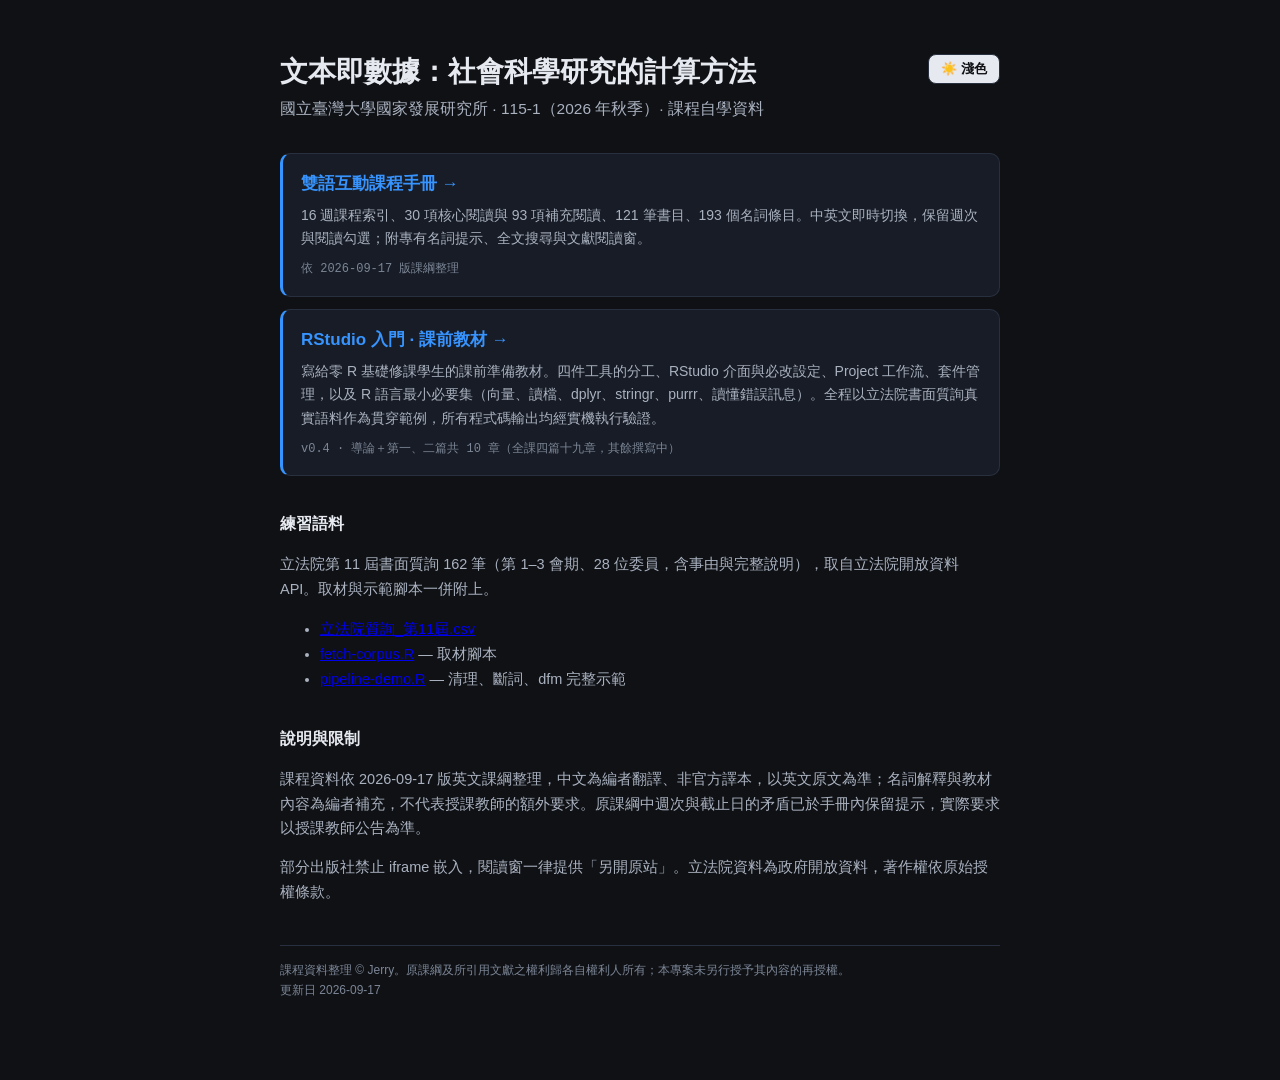
==== index.html @ 065725bf "課程手冊更新為 2026-09-17 新版課綱 - 依新版英文課綱重建 16 週內容：停課週、核心閱讀改為每週 3 篇、課後 Lab 不計分 - 評分改為摘要 10%、期中研究設計 20%、參與 20" ====
<!DOCTYPE html>
<html lang="zh-Hant" data-theme="dark">
<head>
<meta charset="utf-8">
<meta name="viewport" content="width=device-width,initial-scale=1">
<title>文本即數據 · 課程資料</title>
<style>
  :root{--bg:#0f1115;--surface:#171c26;--text:#e6e9ef;--text-dim:#aab2c0;--text-faint:#7c8696;
    --border:#28303f;--accent:#3794ff;}
  html[data-theme="light"]{--bg:#f5f6f8;--surface:#ffffff;--text:#1b2430;--text-dim:#4a5566;
    --text-faint:#7c8696;--border:#dce0e8;--accent:#0a66c2;}
  *{box-sizing:border-box;}
  body{margin:0;background:var(--bg);color:var(--text);line-height:1.7;font-size:16px;
    font-family:-apple-system,BlinkMacSystemFont,"Segoe UI","PingFang TC","Microsoft JhengHei",sans-serif;
    -webkit-font-smoothing:antialiased;}
  .wrap{max-width:760px;margin:0 auto;padding:54px 20px 80px;}
  .top{display:flex;align-items:flex-start;gap:12px;margin-bottom:6px;}
  h1{font-size:28px;margin:0;line-height:1.3;}
  .themebtn{margin-left:auto;flex:0 0 auto;border:1px solid var(--border);border-radius:8px;
    padding:5px 12px;cursor:pointer;font-size:13px;font-weight:600;background:var(--text);color:var(--bg);}
  .sub{color:var(--text-dim);margin:4px 0 30px;font-size:15.5px;}
  a.card{display:block;text-decoration:none;color:inherit;background:var(--surface);
    border:1px solid var(--border);border-left:3px solid var(--accent);border-radius:10px;
    padding:16px 18px;margin:12px 0;}
  a.card:hover{border-color:var(--accent);}
  a.card .t{font-size:17px;font-weight:700;color:var(--accent);}
  a.card .d{font-size:14px;color:var(--text-dim);margin-top:5px;}
  a.card .m{font-size:12px;color:var(--text-faint);margin-top:8px;font-family:ui-monospace,monospace;}
  h2{font-size:16px;margin:34px 0 8px;}
  p,li{font-size:14.5px;color:var(--text-dim);}
  code{background:var(--bg);border:1px solid var(--border);padding:1px 5px;border-radius:4px;font-size:13px;}
  footer{margin-top:40px;padding-top:14px;border-top:1px solid var(--border);
    font-size:12px;color:var(--text-faint);}
</style>
</head>
<body>
<div class="wrap">
  <div class="top">
    <h1>文本即數據：社會科學研究的計算方法</h1>
    <button class="themebtn" id="themeBtn">☀️ 淺色</button>
  </div>
  <p class="sub">國立臺灣大學國家發展研究所 · 115-1（2026 年秋季）· 課程自學資料</p>

  <a class="card" href="text-as-data-course.html">
    <div class="t">雙語互動課程手冊 →</div>
    <div class="d">16 週課程索引、30 項核心閱讀與 93 項補充閱讀、121 筆書目、193 個名詞條目。中英文即時切換，保留週次與閱讀勾選；附專有名詞提示、全文搜尋與文獻閱讀窗。</div>
    <div class="m">依 2026-09-17 版課綱整理</div>
  </a>

  <a class="card" href="rstudio-intro.html">
    <div class="t">RStudio 入門 · 課前教材 →</div>
    <div class="d">寫給零 R 基礎修課學生的課前準備教材。四件工具的分工、RStudio 介面與必改設定、Project 工作流、套件管理，以及 R 語言最小必要集（向量、讀檔、dplyr、stringr、purrr、讀懂錯誤訊息）。全程以立法院書面質詢真實語料作為貫穿範例，所有程式碼輸出均經實機執行驗證。</div>
    <div class="m">v0.4 · 導論＋第一、二篇共 10 章（全課四篇十九章，其餘撰寫中）</div>
  </a>

  <h2>練習語料</h2>
  <p>立法院第 11 屆書面質詢 162 筆（第 1–3 會期、28 位委員，含事由與完整說明），取自立法院開放資料 API。取材與示範腳本一併附上。</p>
  <ul>
    <li><a href="data/%E7%AB%8B%E6%B3%95%E9%99%A2%E8%B3%AA%E8%A9%A2_%E7%AC%AC11%E5%B1%86.csv">立法院質詢_第11屆.csv</a></li>
    <li><a href="data/fetch-corpus.R">fetch-corpus.R</a> — 取材腳本</li>
    <li><a href="data/pipeline-demo.R">pipeline-demo.R</a> — 清理、斷詞、dfm 完整示範</li>
  </ul>

  <h2>說明與限制</h2>
  <p>課程資料依 2026-09-17 版英文課綱整理，中文為編者翻譯、非官方譯本，以英文原文為準；名詞解釋與教材內容為編者補充，不代表授課教師的額外要求。原課綱中週次與截止日的矛盾已於手冊內保留提示，實際要求以授課教師公告為準。</p>
  <p>部分出版社禁止 iframe 嵌入，閱讀窗一律提供「另開原站」。立法院資料為政府開放資料，著作權依原始授權條款。</p>

  <footer>
    課程資料整理 © Jerry。原課綱及所引用文獻之權利歸各自權利人所有；本專案未另行授予其內容的再授權。<br>
    更新日 2026-09-17
  </footer>
</div>
<script>
  var root=document.documentElement,btn=document.getElementById('themeBtn');
  function setTheme(t){root.setAttribute('data-theme',t);btn.textContent=(t==='dark'?'☀️ 淺色':'🌙 深色');}
  btn.addEventListener('click',function(){setTheme(root.getAttribute('data-theme')==='dark'?'light':'dark');});
  setTheme('dark');
</script>
</body>
</html>
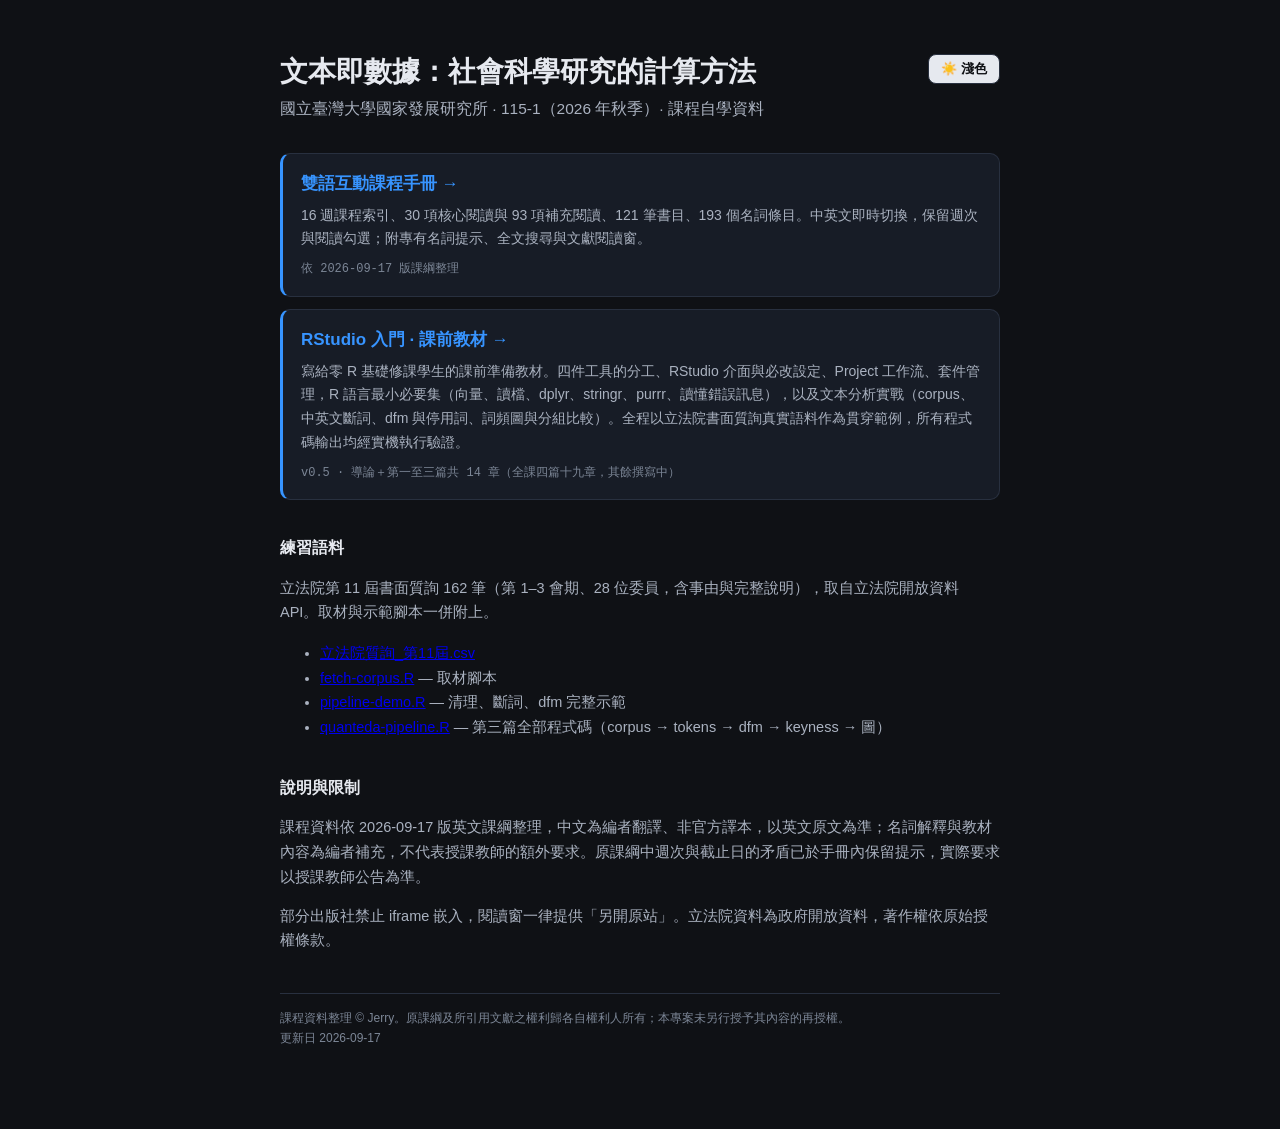
==== commit ae762947: "新增第三篇：文本分析第一次實戰（ch11–ch14） - ch11 從 CSV 到 corpus（三層結構、docvars） - ch12 斷詞：實測對照 quanteda 內建 ICU 與 jieb" ====
--- a/index.html
+++ b/index.html
@@ -49,8 +49,8 @@
 
   <a class="card" href="rstudio-intro.html">
     <div class="t">RStudio 入門 · 課前教材 →</div>
-    <div class="d">寫給零 R 基礎修課學生的課前準備教材。四件工具的分工、RStudio 介面與必改設定、Project 工作流、套件管理，以及 R 語言最小必要集（向量、讀檔、dplyr、stringr、purrr、讀懂錯誤訊息）。全程以立法院書面質詢真實語料作為貫穿範例，所有程式碼輸出均經實機執行驗證。</div>
-    <div class="m">v0.4 · 導論＋第一、二篇共 10 章（全課四篇十九章，其餘撰寫中）</div>
+    <div class="d">寫給零 R 基礎修課學生的課前準備教材。四件工具的分工、RStudio 介面與必改設定、Project 工作流、套件管理，R 語言最小必要集（向量、讀檔、dplyr、stringr、purrr、讀懂錯誤訊息），以及文本分析實戰（corpus、中英文斷詞、dfm 與停用詞、詞頻圖與分組比較）。全程以立法院書面質詢真實語料作為貫穿範例，所有程式碼輸出均經實機執行驗證。</div>
+    <div class="m">v0.5 · 導論＋第一至三篇共 14 章（全課四篇十九章，其餘撰寫中）</div>
   </a>
 
   <h2>練習語料</h2>
@@ -59,6 +59,7 @@
     <li><a href="data/%E7%AB%8B%E6%B3%95%E9%99%A2%E8%B3%AA%E8%A9%A2_%E7%AC%AC11%E5%B1%86.csv">立法院質詢_第11屆.csv</a></li>
     <li><a href="data/fetch-corpus.R">fetch-corpus.R</a> — 取材腳本</li>
     <li><a href="data/pipeline-demo.R">pipeline-demo.R</a> — 清理、斷詞、dfm 完整示範</li>
+    <li><a href="data/quanteda-pipeline.R">quanteda-pipeline.R</a> — 第三篇全部程式碼（corpus → tokens → dfm → keyness → 圖）</li>
   </ul>
 
   <h2>說明與限制</h2>
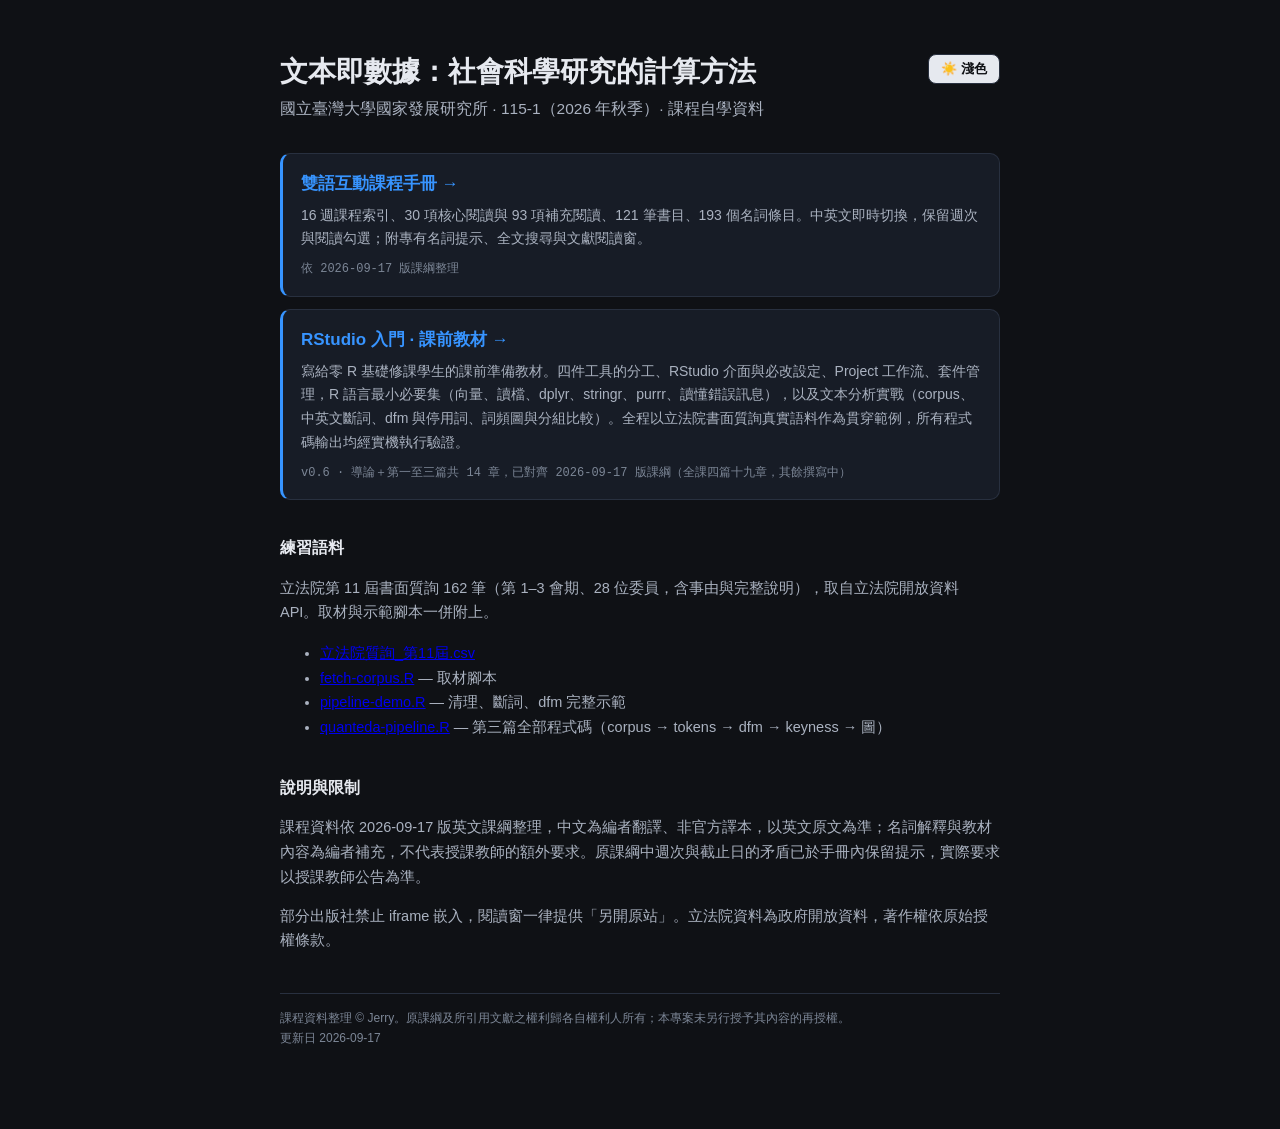
==== commit 2fbfcb98: "教材全面對齊 2026-09-17 新版課綱 逐條比對新舊課綱後修正 40 處，主要差異： - 課後 Lab 改為不計分的自主練習（原：六份取最佳三份佔 20%） - 繳交管道由 GitHub Cla" ====
--- a/index.html
+++ b/index.html
@@ -50,7 +50,7 @@
   <a class="card" href="rstudio-intro.html">
     <div class="t">RStudio 入門 · 課前教材 →</div>
     <div class="d">寫給零 R 基礎修課學生的課前準備教材。四件工具的分工、RStudio 介面與必改設定、Project 工作流、套件管理，R 語言最小必要集（向量、讀檔、dplyr、stringr、purrr、讀懂錯誤訊息），以及文本分析實戰（corpus、中英文斷詞、dfm 與停用詞、詞頻圖與分組比較）。全程以立法院書面質詢真實語料作為貫穿範例，所有程式碼輸出均經實機執行驗證。</div>
-    <div class="m">v0.5 · 導論＋第一至三篇共 14 章（全課四篇十九章，其餘撰寫中）</div>
+    <div class="m">v0.6 · 導論＋第一至三篇共 14 章，已對齊 2026-09-17 版課綱（全課四篇十九章，其餘撰寫中）</div>
   </a>
 
   <h2>練習語料</h2>
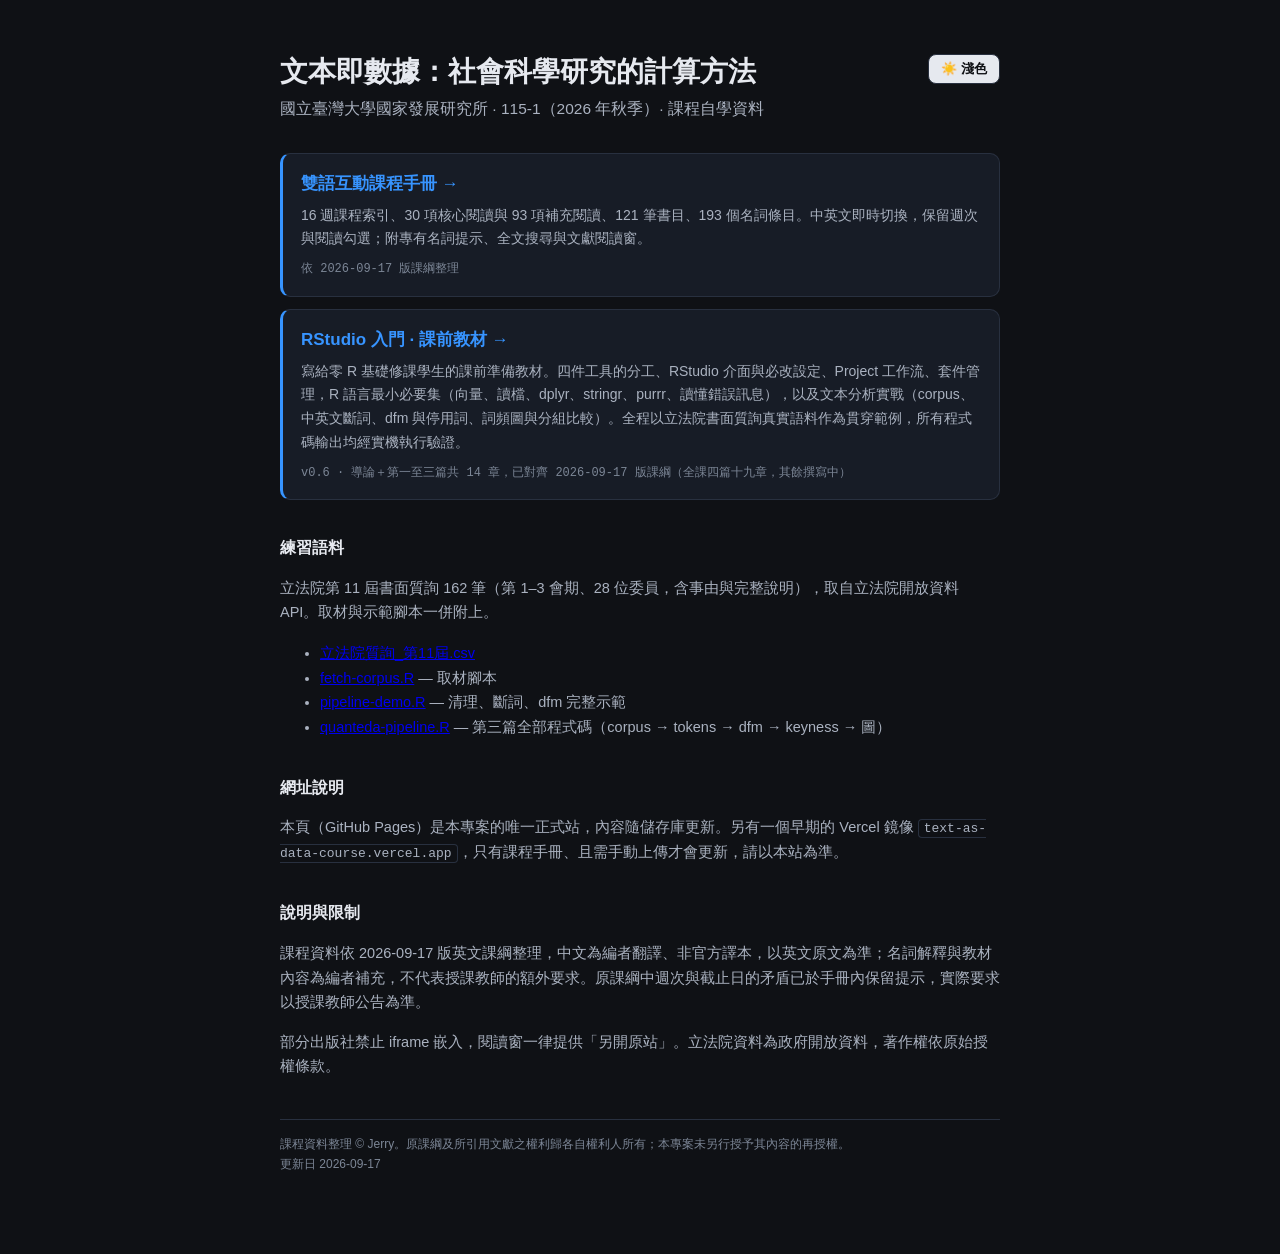
==== commit 2d2de416: "明確標示 GitHub Pages 為唯一正式站 - README 與首頁說明 Vercel 僅為手動上傳的課程手冊鏡像，未連接本儲存庫 - 補充：推送不會同步至 Vercel，內容一律以 GitHu" ====
--- a/index.html
+++ b/index.html
@@ -62,6 +62,9 @@
     <li><a href="data/quanteda-pipeline.R">quanteda-pipeline.R</a> — 第三篇全部程式碼（corpus → tokens → dfm → keyness → 圖）</li>
   </ul>
 
+  <h2>網址說明</h2>
+  <p>本頁（GitHub Pages）是本專案的唯一正式站，內容隨儲存庫更新。另有一個早期的 Vercel 鏡像 <code>text-as-data-course.vercel.app</code>，只有課程手冊、且需手動上傳才會更新，請以本站為準。</p>
+
   <h2>說明與限制</h2>
   <p>課程資料依 2026-09-17 版英文課綱整理，中文為編者翻譯、非官方譯本，以英文原文為準；名詞解釋與教材內容為編者補充，不代表授課教師的額外要求。原課綱中週次與截止日的矛盾已於手冊內保留提示，實際要求以授課教師公告為準。</p>
   <p>部分出版社禁止 iframe 嵌入，閱讀窗一律提供「另開原站」。立法院資料為政府開放資料，著作權依原始授權條款。</p>
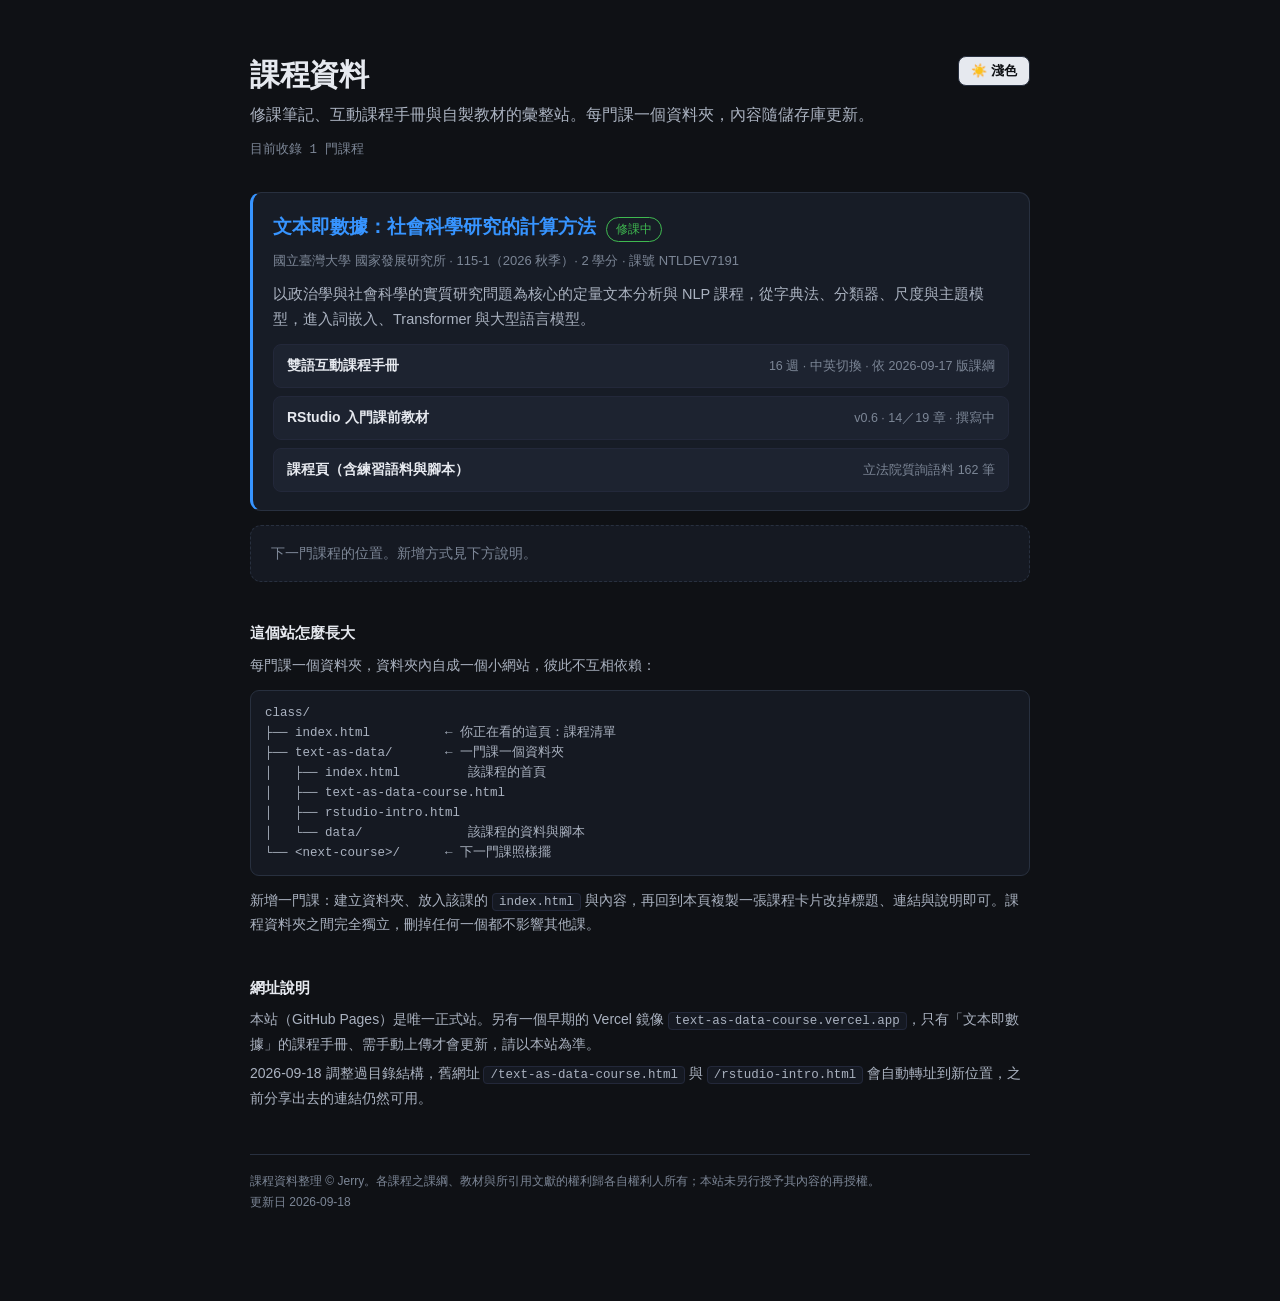
==== commit 8518a61b: "改為多課程結構：根首頁列出課程，各課獨立資料夾 - 新增根目錄 index.html 作為課程清單首頁（卡片式，附新增課程的說明與目錄結構圖） - 既有內容整體移入 text-as-data/（git" ====
--- a/index.html
+++ b/index.html
@@ -3,75 +3,119 @@
 <head>
 <meta charset="utf-8">
 <meta name="viewport" content="width=device-width,initial-scale=1">
-<title>文本即數據 · 課程資料</title>
+<title>課程資料 · class</title>
+<meta name="description" content="修課筆記、互動課程手冊與自製教材的彙整站。">
 <style>
-  :root{--bg:#0f1115;--surface:#171c26;--text:#e6e9ef;--text-dim:#aab2c0;--text-faint:#7c8696;
-    --border:#28303f;--accent:#3794ff;}
-  html[data-theme="light"]{--bg:#f5f6f8;--surface:#ffffff;--text:#1b2430;--text-dim:#4a5566;
-    --text-faint:#7c8696;--border:#dce0e8;--accent:#0a66c2;}
+  :root{--bg:#0f1115;--bg-elev:#151922;--surface:#171c26;--surface-2:#1d2330;
+    --text:#e6e9ef;--text-dim:#aab2c0;--text-faint:#7c8696;--border:#28303f;--border-soft:#23283a;
+    --accent:#3794ff;--ok:#3fb950;--warn:#d29922;}
+  html[data-theme="light"]{--bg:#f5f6f8;--bg-elev:#eceef2;--surface:#ffffff;--surface-2:#f3f5f8;
+    --text:#1b2430;--text-dim:#4a5566;--text-faint:#7c8696;--border:#dce0e8;--border-soft:#e6e9ef;
+    --accent:#0a66c2;--ok:#1a7f37;--warn:#9a6700;}
   *{box-sizing:border-box;}
   body{margin:0;background:var(--bg);color:var(--text);line-height:1.7;font-size:16px;
     font-family:-apple-system,BlinkMacSystemFont,"Segoe UI","PingFang TC","Microsoft JhengHei",sans-serif;
     -webkit-font-smoothing:antialiased;}
-  .wrap{max-width:760px;margin:0 auto;padding:54px 20px 80px;}
-  .top{display:flex;align-items:flex-start;gap:12px;margin-bottom:6px;}
-  h1{font-size:28px;margin:0;line-height:1.3;}
+  .wrap{max-width:820px;margin:0 auto;padding:56px 20px 90px;}
+  .top{display:flex;align-items:flex-start;gap:12px;}
+  h1{font-size:30px;margin:0;line-height:1.25;letter-spacing:-.01em;}
   .themebtn{margin-left:auto;flex:0 0 auto;border:1px solid var(--border);border-radius:8px;
     padding:5px 12px;cursor:pointer;font-size:13px;font-weight:600;background:var(--text);color:var(--bg);}
-  .sub{color:var(--text-dim);margin:4px 0 30px;font-size:15.5px;}
-  a.card{display:block;text-decoration:none;color:inherit;background:var(--surface);
-    border:1px solid var(--border);border-left:3px solid var(--accent);border-radius:10px;
-    padding:16px 18px;margin:12px 0;}
-  a.card:hover{border-color:var(--accent);}
-  a.card .t{font-size:17px;font-weight:700;color:var(--accent);}
-  a.card .d{font-size:14px;color:var(--text-dim);margin-top:5px;}
-  a.card .m{font-size:12px;color:var(--text-faint);margin-top:8px;font-family:ui-monospace,monospace;}
-  h2{font-size:16px;margin:34px 0 8px;}
-  p,li{font-size:14.5px;color:var(--text-dim);}
-  code{background:var(--bg);border:1px solid var(--border);padding:1px 5px;border-radius:4px;font-size:13px;}
-  footer{margin-top:40px;padding-top:14px;border-top:1px solid var(--border);
+  .sub{color:var(--text-dim);margin:8px 0 6px;font-size:15.5px;}
+  .count{color:var(--text-faint);font-size:12.5px;font-family:ui-monospace,monospace;margin-bottom:30px;}
+
+  .course{background:var(--surface);border:1px solid var(--border);border-left:3px solid var(--accent);
+    border-radius:11px;padding:18px 20px;margin:14px 0;}
+  .course .hd{display:flex;align-items:baseline;gap:10px;flex-wrap:wrap;}
+  .course h2{font-size:19px;margin:0;}
+  .course h2 a{color:var(--accent);text-decoration:none;}
+  .course h2 a:hover{text-decoration:underline;}
+  .badge{font-size:11.5px;font-family:ui-monospace,monospace;border:1px solid var(--border);
+    border-radius:20px;padding:2px 9px;color:var(--text-faint);}
+  .badge.live{color:var(--ok);border-color:var(--ok);}
+  .badge.wip{color:var(--warn);border-color:var(--warn);}
+  .meta{font-size:13px;color:var(--text-faint);margin:7px 0 10px;}
+  .desc{font-size:14.5px;color:var(--text-dim);margin:0 0 13px;}
+  .items{display:grid;gap:8px;}
+  .items a{display:flex;align-items:baseline;gap:9px;text-decoration:none;color:var(--text);
+    background:var(--surface-2);border:1px solid var(--border-soft);border-radius:8px;
+    padding:9px 13px;font-size:14px;}
+  .items a:hover{border-color:var(--accent);}
+  .items a .n{font-weight:600;}
+  .items a .d{color:var(--text-faint);font-size:12.5px;margin-left:auto;text-align:right;}
+
+  .empty{border:1px dashed var(--border);border-radius:11px;padding:16px 20px;margin:14px 0;
+    color:var(--text-faint);font-size:14px;background:var(--bg-elev);}
+  h3{font-size:15px;margin:38px 0 8px;}
+  p.note{font-size:14px;color:var(--text-dim);margin:6px 0;}
+  code{background:var(--bg-elev);border:1px solid var(--border-soft);padding:1px 6px;
+    border-radius:4px;font-size:12.5px;font-family:ui-monospace,monospace;}
+  pre{background:var(--bg-elev);border:1px solid var(--border);border-radius:9px;padding:12px 14px;
+    overflow-x:auto;font-size:12.5px;line-height:1.6;color:var(--text-dim);
+    font-family:ui-monospace,monospace;}
+  footer{margin-top:44px;padding-top:16px;border-top:1px solid var(--border);
     font-size:12px;color:var(--text-faint);}
+  @media(max-width:560px){
+    .wrap{padding:34px 16px 70px;} h1{font-size:24px;}
+    .items a{flex-wrap:wrap;} .items a .d{margin-left:0;width:100%;text-align:left;}
+  }
 </style>
 </head>
 <body>
 <div class="wrap">
   <div class="top">
-    <h1>文本即數據：社會科學研究的計算方法</h1>
+    <h1>課程資料</h1>
     <button class="themebtn" id="themeBtn">☀️ 淺色</button>
   </div>
-  <p class="sub">國立臺灣大學國家發展研究所 · 115-1（2026 年秋季）· 課程自學資料</p>
+  <p class="sub">修課筆記、互動課程手冊與自製教材的彙整站。每門課一個資料夾，內容隨儲存庫更新。</p>
+  <p class="count">目前收錄 1 門課程</p>
 
-  <a class="card" href="text-as-data-course.html">
-    <div class="t">雙語互動課程手冊 →</div>
-    <div class="d">16 週課程索引、30 項核心閱讀與 93 項補充閱讀、121 筆書目、193 個名詞條目。中英文即時切換，保留週次與閱讀勾選；附專有名詞提示、全文搜尋與文獻閱讀窗。</div>
-    <div class="m">依 2026-09-17 版課綱整理</div>
-  </a>
+  <!-- ===== 課程卡片：新增課程時複製這一整段 ===== -->
+  <div class="course">
+    <div class="hd">
+      <h2><a href="text-as-data/">文本即數據：社會科學研究的計算方法</a></h2>
+      <span class="badge live">修課中</span>
+    </div>
+    <div class="meta">國立臺灣大學 國家發展研究所 · 115-1（2026 秋季）· 2 學分 · 課號 NTLDEV7191</div>
+    <p class="desc">以政治學與社會科學的實質研究問題為核心的定量文本分析與 NLP 課程，從字典法、分類器、尺度與主題模型，進入詞嵌入、Transformer 與大型語言模型。</p>
+    <div class="items">
+      <a href="text-as-data/text-as-data-course.html">
+        <span class="n">雙語互動課程手冊</span>
+        <span class="d">16 週 · 中英切換 · 依 2026-09-17 版課綱</span>
+      </a>
+      <a href="text-as-data/rstudio-intro.html">
+        <span class="n">RStudio 入門課前教材</span>
+        <span class="d">v0.6 · 14／19 章 · 撰寫中</span>
+      </a>
+      <a href="text-as-data/">
+        <span class="n">課程頁（含練習語料與腳本）</span>
+        <span class="d">立法院質詢語料 162 筆</span>
+      </a>
+    </div>
+  </div>
+  <!-- ===== /課程卡片 ===== -->
 
-  <a class="card" href="rstudio-intro.html">
-    <div class="t">RStudio 入門 · 課前教材 →</div>
-    <div class="d">寫給零 R 基礎修課學生的課前準備教材。四件工具的分工、RStudio 介面與必改設定、Project 工作流、套件管理，R 語言最小必要集（向量、讀檔、dplyr、stringr、purrr、讀懂錯誤訊息），以及文本分析實戰（corpus、中英文斷詞、dfm 與停用詞、詞頻圖與分組比較）。全程以立法院書面質詢真實語料作為貫穿範例，所有程式碼輸出均經實機執行驗證。</div>
-    <div class="m">v0.6 · 導論＋第一至三篇共 14 章，已對齊 2026-09-17 版課綱（全課四篇十九章，其餘撰寫中）</div>
-  </a>
+  <div class="empty">下一門課程的位置。新增方式見下方說明。</div>
 
-  <h2>練習語料</h2>
-  <p>立法院第 11 屆書面質詢 162 筆（第 1–3 會期、28 位委員，含事由與完整說明），取自立法院開放資料 API。取材與示範腳本一併附上。</p>
-  <ul>
-    <li><a href="data/%E7%AB%8B%E6%B3%95%E9%99%A2%E8%B3%AA%E8%A9%A2_%E7%AC%AC11%E5%B1%86.csv">立法院質詢_第11屆.csv</a></li>
-    <li><a href="data/fetch-corpus.R">fetch-corpus.R</a> — 取材腳本</li>
-    <li><a href="data/pipeline-demo.R">pipeline-demo.R</a> — 清理、斷詞、dfm 完整示範</li>
-    <li><a href="data/quanteda-pipeline.R">quanteda-pipeline.R</a> — 第三篇全部程式碼（corpus → tokens → dfm → keyness → 圖）</li>
-  </ul>
+  <h3>這個站怎麼長大</h3>
+  <p class="note">每門課一個資料夾，資料夾內自成一個小網站，彼此不互相依賴：</p>
+  <pre>class/
+├── index.html          ← 你正在看的這頁：課程清單
+├── text-as-data/       ← 一門課一個資料夾
+│   ├── index.html         該課程的首頁
+│   ├── text-as-data-course.html
+│   ├── rstudio-intro.html
+│   └── data/              該課程的資料與腳本
+└── &lt;next-course&gt;/      ← 下一門課照樣擺</pre>
+  <p class="note">新增一門課：建立資料夾、放入該課的 <code>index.html</code> 與內容，再回到本頁複製一張課程卡片改掉標題、連結與說明即可。課程資料夾之間完全獨立，刪掉任何一個都不影響其他課。</p>
 
-  <h2>網址說明</h2>
-  <p>本頁（GitHub Pages）是本專案的唯一正式站，內容隨儲存庫更新。另有一個早期的 Vercel 鏡像 <code>text-as-data-course.vercel.app</code>，只有課程手冊、且需手動上傳才會更新，請以本站為準。</p>
-
-  <h2>說明與限制</h2>
-  <p>課程資料依 2026-09-17 版英文課綱整理，中文為編者翻譯、非官方譯本，以英文原文為準；名詞解釋與教材內容為編者補充，不代表授課教師的額外要求。原課綱中週次與截止日的矛盾已於手冊內保留提示，實際要求以授課教師公告為準。</p>
-  <p>部分出版社禁止 iframe 嵌入，閱讀窗一律提供「另開原站」。立法院資料為政府開放資料，著作權依原始授權條款。</p>
+  <h3>網址說明</h3>
+  <p class="note">本站（GitHub Pages）是唯一正式站。另有一個早期的 Vercel 鏡像 <code>text-as-data-course.vercel.app</code>，只有「文本即數據」的課程手冊、需手動上傳才會更新，請以本站為準。</p>
+  <p class="note">2026-09-18 調整過目錄結構，舊網址 <code>/text-as-data-course.html</code> 與 <code>/rstudio-intro.html</code> 會自動轉址到新位置，之前分享出去的連結仍然可用。</p>
 
   <footer>
-    課程資料整理 © Jerry。原課綱及所引用文獻之權利歸各自權利人所有；本專案未另行授予其內容的再授權。<br>
-    更新日 2026-09-17
+    課程資料整理 © Jerry。各課程之課綱、教材與所引用文獻的權利歸各自權利人所有；本站未另行授予其內容的再授權。<br>
+    更新日 2026-09-18
   </footer>
 </div>
 <script>
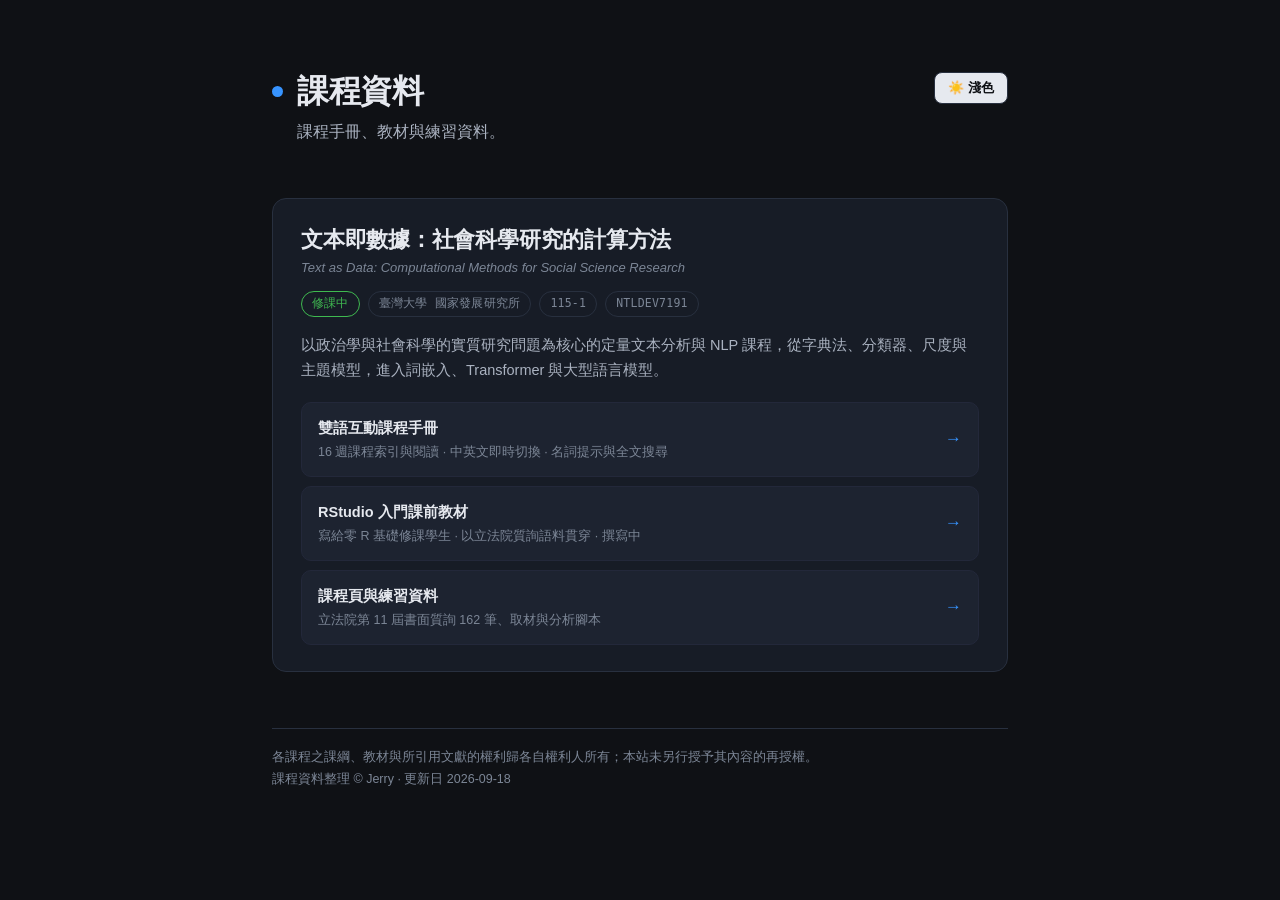
==== commit 366c5476: "首頁改版：移除管理用說明，重做對外版面 - 移除「這個站怎麼長大」與目錄結構圖、以及新增課程的操作說明（改只留在 README） - 移除轉址與 Vercel 鏡像的內部說明；課程頁的「網址說明」一併" ====
--- a/index.html
+++ b/index.html
@@ -3,119 +3,112 @@
 <head>
 <meta charset="utf-8">
 <meta name="viewport" content="width=device-width,initial-scale=1">
-<title>課程資料 · class</title>
-<meta name="description" content="修課筆記、互動課程手冊與自製教材的彙整站。">
+<title>課程資料</title>
+<meta name="description" content="課程手冊、教材與練習資料。">
 <style>
-  :root{--bg:#0f1115;--bg-elev:#151922;--surface:#171c26;--surface-2:#1d2330;
-    --text:#e6e9ef;--text-dim:#aab2c0;--text-faint:#7c8696;--border:#28303f;--border-soft:#23283a;
-    --accent:#3794ff;--ok:#3fb950;--warn:#d29922;}
-  html[data-theme="light"]{--bg:#f5f6f8;--bg-elev:#eceef2;--surface:#ffffff;--surface-2:#f3f5f8;
-    --text:#1b2430;--text-dim:#4a5566;--text-faint:#7c8696;--border:#dce0e8;--border-soft:#e6e9ef;
-    --accent:#0a66c2;--ok:#1a7f37;--warn:#9a6700;}
+  :root{--bg:#0f1115;--surface:#171c26;--surface-2:#1d2330;
+    --text:#e6e9ef;--text-dim:#aab2c0;--text-faint:#7c8696;
+    --border:#28303f;--border-soft:#23283a;--accent:#3794ff;--ok:#3fb950;}
+  html[data-theme="light"]{--bg:#f5f6f8;--surface:#ffffff;--surface-2:#f3f5f8;
+    --text:#1b2430;--text-dim:#4a5566;--text-faint:#7c8696;
+    --border:#dce0e8;--border-soft:#e9ecf1;--accent:#0a66c2;--ok:#1a7f37;}
   *{box-sizing:border-box;}
   body{margin:0;background:var(--bg);color:var(--text);line-height:1.7;font-size:16px;
     font-family:-apple-system,BlinkMacSystemFont,"Segoe UI","PingFang TC","Microsoft JhengHei",sans-serif;
     -webkit-font-smoothing:antialiased;}
-  .wrap{max-width:820px;margin:0 auto;padding:56px 20px 90px;}
-  .top{display:flex;align-items:flex-start;gap:12px;}
-  h1{font-size:30px;margin:0;line-height:1.25;letter-spacing:-.01em;}
+  .wrap{max-width:780px;margin:0 auto;padding:72px 22px 96px;}
+
+  header{display:flex;align-items:flex-start;gap:14px;margin-bottom:8px;}
+  .mark{width:11px;height:11px;border-radius:50%;background:var(--accent);margin-top:14px;flex:0 0 auto;}
+  h1{font-size:32px;margin:0;line-height:1.2;letter-spacing:-.015em;}
   .themebtn{margin-left:auto;flex:0 0 auto;border:1px solid var(--border);border-radius:8px;
-    padding:5px 12px;cursor:pointer;font-size:13px;font-weight:600;background:var(--text);color:var(--bg);}
-  .sub{color:var(--text-dim);margin:8px 0 6px;font-size:15.5px;}
-  .count{color:var(--text-faint);font-size:12.5px;font-family:ui-monospace,monospace;margin-bottom:30px;}
+    padding:6px 13px;cursor:pointer;font-size:13px;font-weight:600;
+    background:var(--text);color:var(--bg);transition:opacity .15s;}
+  .themebtn:hover{opacity:.85;}
+  .tagline{color:var(--text-dim);font-size:16px;margin:0 0 52px 25px;}
 
-  .course{background:var(--surface);border:1px solid var(--border);border-left:3px solid var(--accent);
-    border-radius:11px;padding:18px 20px;margin:14px 0;}
-  .course .hd{display:flex;align-items:baseline;gap:10px;flex-wrap:wrap;}
-  .course h2{font-size:19px;margin:0;}
-  .course h2 a{color:var(--accent);text-decoration:none;}
-  .course h2 a:hover{text-decoration:underline;}
-  .badge{font-size:11.5px;font-family:ui-monospace,monospace;border:1px solid var(--border);
-    border-radius:20px;padding:2px 9px;color:var(--text-faint);}
-  .badge.live{color:var(--ok);border-color:var(--ok);}
-  .badge.wip{color:var(--warn);border-color:var(--warn);}
-  .meta{font-size:13px;color:var(--text-faint);margin:7px 0 10px;}
-  .desc{font-size:14.5px;color:var(--text-dim);margin:0 0 13px;}
-  .items{display:grid;gap:8px;}
-  .items a{display:flex;align-items:baseline;gap:9px;text-decoration:none;color:var(--text);
-    background:var(--surface-2);border:1px solid var(--border-soft);border-radius:8px;
-    padding:9px 13px;font-size:14px;}
-  .items a:hover{border-color:var(--accent);}
-  .items a .n{font-weight:600;}
-  .items a .d{color:var(--text-faint);font-size:12.5px;margin-left:auto;text-align:right;}
+  article{background:var(--surface);border:1px solid var(--border);border-radius:14px;
+    padding:26px 28px;margin-bottom:20px;}
+  .ctitle{font-size:22px;margin:0 0 3px;line-height:1.35;letter-spacing:-.01em;}
+  .ctitle a{color:var(--text);text-decoration:none;}
+  .ctitle a:hover{color:var(--accent);}
+  .cen{font-size:13px;color:var(--text-faint);font-style:italic;margin:0 0 12px;}
+  .cmeta{display:flex;flex-wrap:wrap;align-items:center;gap:8px;margin-bottom:16px;}
+  .tag{font-size:11.5px;font-family:ui-monospace,monospace;letter-spacing:.02em;
+    border:1px solid var(--border);border-radius:20px;padding:2px 10px;color:var(--text-faint);}
+  .tag.on{color:var(--ok);border-color:var(--ok);}
+  .cdesc{font-size:14.5px;color:var(--text-dim);margin:0 0 20px;}
 
-  .empty{border:1px dashed var(--border);border-radius:11px;padding:16px 20px;margin:14px 0;
-    color:var(--text-faint);font-size:14px;background:var(--bg-elev);}
-  h3{font-size:15px;margin:38px 0 8px;}
-  p.note{font-size:14px;color:var(--text-dim);margin:6px 0;}
-  code{background:var(--bg-elev);border:1px solid var(--border-soft);padding:1px 6px;
-    border-radius:4px;font-size:12.5px;font-family:ui-monospace,monospace;}
-  pre{background:var(--bg-elev);border:1px solid var(--border);border-radius:9px;padding:12px 14px;
-    overflow-x:auto;font-size:12.5px;line-height:1.6;color:var(--text-dim);
-    font-family:ui-monospace,monospace;}
-  footer{margin-top:44px;padding-top:16px;border-top:1px solid var(--border);
-    font-size:12px;color:var(--text-faint);}
+  .res{display:grid;gap:9px;}
+  .res a{display:flex;align-items:center;gap:12px;text-decoration:none;color:var(--text);
+    background:var(--surface-2);border:1px solid var(--border-soft);border-radius:10px;
+    padding:13px 16px;transition:border-color .15s,transform .15s;}
+  .res a:hover{border-color:var(--accent);transform:translateX(2px);}
+  .res .txt{min-width:0;}
+  .res .n{font-size:14.5px;font-weight:600;display:block;}
+  .res .d{font-size:12.5px;color:var(--text-faint);display:block;margin-top:1px;}
+  .res .go{margin-left:auto;color:var(--accent);font-size:17px;flex:0 0 auto;}
+
+  footer{margin-top:56px;padding-top:18px;border-top:1px solid var(--border);
+    font-size:12.5px;color:var(--text-faint);line-height:1.75;}
+
   @media(max-width:560px){
-    .wrap{padding:34px 16px 70px;} h1{font-size:24px;}
-    .items a{flex-wrap:wrap;} .items a .d{margin-left:0;width:100%;text-align:left;}
+    .wrap{padding:44px 17px 72px;}
+    h1{font-size:25px;} .mark{margin-top:10px;}
+    .tagline{margin-left:0;font-size:15px;margin-bottom:36px;}
+    article{padding:20px 18px;border-radius:12px;}
+    .ctitle{font-size:19px;}
+    .res a{padding:12px 14px;}
   }
 </style>
 </head>
 <body>
 <div class="wrap">
-  <div class="top">
+  <header>
+    <span class="mark"></span>
     <h1>課程資料</h1>
     <button class="themebtn" id="themeBtn">☀️ 淺色</button>
-  </div>
-  <p class="sub">修課筆記、互動課程手冊與自製教材的彙整站。每門課一個資料夾，內容隨儲存庫更新。</p>
-  <p class="count">目前收錄 1 門課程</p>
+  </header>
+  <p class="tagline">課程手冊、教材與練習資料。</p>
 
-  <!-- ===== 課程卡片：新增課程時複製這一整段 ===== -->
-  <div class="course">
-    <div class="hd">
-      <h2><a href="text-as-data/">文本即數據：社會科學研究的計算方法</a></h2>
-      <span class="badge live">修課中</span>
+  <article>
+    <h2 class="ctitle"><a href="text-as-data/">文本即數據：社會科學研究的計算方法</a></h2>
+    <p class="cen">Text as Data: Computational Methods for Social Science Research</p>
+    <div class="cmeta">
+      <span class="tag on">修課中</span>
+      <span class="tag">臺灣大學 國家發展研究所</span>
+      <span class="tag">115-1</span>
+      <span class="tag">NTLDEV7191</span>
     </div>
-    <div class="meta">國立臺灣大學 國家發展研究所 · 115-1（2026 秋季）· 2 學分 · 課號 NTLDEV7191</div>
-    <p class="desc">以政治學與社會科學的實質研究問題為核心的定量文本分析與 NLP 課程，從字典法、分類器、尺度與主題模型，進入詞嵌入、Transformer 與大型語言模型。</p>
-    <div class="items">
+    <p class="cdesc">以政治學與社會科學的實質研究問題為核心的定量文本分析與 NLP 課程，從字典法、分類器、尺度與主題模型，進入詞嵌入、Transformer 與大型語言模型。</p>
+    <div class="res">
       <a href="text-as-data/text-as-data-course.html">
-        <span class="n">雙語互動課程手冊</span>
-        <span class="d">16 週 · 中英切換 · 依 2026-09-17 版課綱</span>
+        <span class="txt">
+          <span class="n">雙語互動課程手冊</span>
+          <span class="d">16 週課程索引與閱讀 · 中英文即時切換 · 名詞提示與全文搜尋</span>
+        </span>
+        <span class="go">→</span>
       </a>
       <a href="text-as-data/rstudio-intro.html">
-        <span class="n">RStudio 入門課前教材</span>
-        <span class="d">v0.6 · 14／19 章 · 撰寫中</span>
+        <span class="txt">
+          <span class="n">RStudio 入門課前教材</span>
+          <span class="d">寫給零 R 基礎修課學生 · 以立法院質詢語料貫穿 · 撰寫中</span>
+        </span>
+        <span class="go">→</span>
       </a>
       <a href="text-as-data/">
-        <span class="n">課程頁（含練習語料與腳本）</span>
-        <span class="d">立法院質詢語料 162 筆</span>
+        <span class="txt">
+          <span class="n">課程頁與練習資料</span>
+          <span class="d">立法院第 11 屆書面質詢 162 筆、取材與分析腳本</span>
+        </span>
+        <span class="go">→</span>
       </a>
     </div>
-  </div>
-  <!-- ===== /課程卡片 ===== -->
-
-  <div class="empty">下一門課程的位置。新增方式見下方說明。</div>
-
-  <h3>這個站怎麼長大</h3>
-  <p class="note">每門課一個資料夾，資料夾內自成一個小網站，彼此不互相依賴：</p>
-  <pre>class/
-├── index.html          ← 你正在看的這頁：課程清單
-├── text-as-data/       ← 一門課一個資料夾
-│   ├── index.html         該課程的首頁
-│   ├── text-as-data-course.html
-│   ├── rstudio-intro.html
-│   └── data/              該課程的資料與腳本
-└── &lt;next-course&gt;/      ← 下一門課照樣擺</pre>
-  <p class="note">新增一門課：建立資料夾、放入該課的 <code>index.html</code> 與內容，再回到本頁複製一張課程卡片改掉標題、連結與說明即可。課程資料夾之間完全獨立，刪掉任何一個都不影響其他課。</p>
-
-  <h3>網址說明</h3>
-  <p class="note">本站（GitHub Pages）是唯一正式站。另有一個早期的 Vercel 鏡像 <code>text-as-data-course.vercel.app</code>，只有「文本即數據」的課程手冊、需手動上傳才會更新，請以本站為準。</p>
-  <p class="note">2026-09-18 調整過目錄結構，舊網址 <code>/text-as-data-course.html</code> 與 <code>/rstudio-intro.html</code> 會自動轉址到新位置，之前分享出去的連結仍然可用。</p>
+  </article>
 
   <footer>
-    課程資料整理 © Jerry。各課程之課綱、教材與所引用文獻的權利歸各自權利人所有；本站未另行授予其內容的再授權。<br>
-    更新日 2026-09-18
+    各課程之課綱、教材與所引用文獻的權利歸各自權利人所有；本站未另行授予其內容的再授權。<br>
+    課程資料整理 © Jerry · 更新日 2026-09-18
   </footer>
 </div>
 <script>
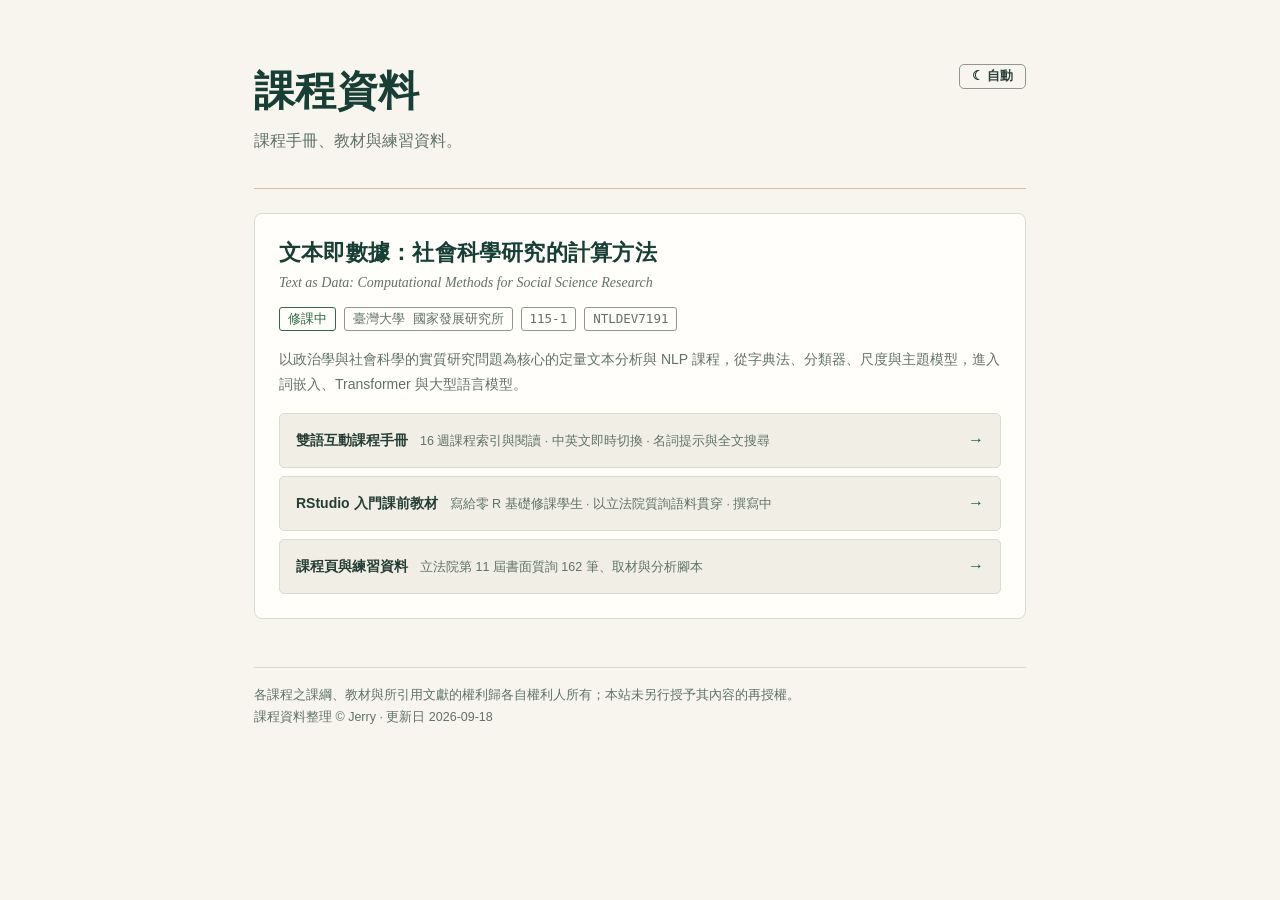
==== commit f2a0b879: "建立「紙與墨」設計系統，首頁與課程頁先行套用 以雙語課程手冊的米紙／墨綠／襯線語彙為全站標準，並補上它原本缺少的夜間版。  design/ - tokens.css：唯一真實來源，日間沿用手冊現值，夜" ====
--- a/index.html
+++ b/index.html
@@ -1,121 +1,92 @@
 <!DOCTYPE html>
-<html lang="zh-Hant" data-theme="dark">
+<html lang="zh-Hant">
 <head>
 <meta charset="utf-8">
 <meta name="viewport" content="width=device-width,initial-scale=1">
 <title>課程資料</title>
 <meta name="description" content="課程手冊、教材與練習資料。">
+<script>(function(){try{var t=localStorage.getItem('class-theme');
+if(t==='light'||t==='dark')document.documentElement.setAttribute('data-theme',t);}catch(e){}})();</script>
+<link rel="stylesheet" href="design/tokens.css">
 <style>
-  :root{--bg:#0f1115;--surface:#171c26;--surface-2:#1d2330;
-    --text:#e6e9ef;--text-dim:#aab2c0;--text-faint:#7c8696;
-    --border:#28303f;--border-soft:#23283a;--accent:#3794ff;--ok:#3fb950;}
-  html[data-theme="light"]{--bg:#f5f6f8;--surface:#ffffff;--surface-2:#f3f5f8;
-    --text:#1b2430;--text-dim:#4a5566;--text-faint:#7c8696;
-    --border:#dce0e8;--border-soft:#e9ecf1;--accent:#0a66c2;--ok:#1a7f37;}
-  *{box-sizing:border-box;}
-  body{margin:0;background:var(--bg);color:var(--text);line-height:1.7;font-size:16px;
-    font-family:-apple-system,BlinkMacSystemFont,"Segoe UI","PingFang TC","Microsoft JhengHei",sans-serif;
-    -webkit-font-smoothing:antialiased;}
-  .wrap{max-width:780px;margin:0 auto;padding:72px 22px 96px;}
+  .wrap{max-width:var(--measure-ui);margin:0 auto;padding:var(--sp-8) var(--sp-5) var(--sp-8);}
+  .masthead{display:flex;align-items:flex-start;gap:var(--sp-4);}
+  .masthead h1{font-size:var(--fs-hero);}
+  .tagline{color:var(--muted);font-size:var(--fs-body);margin:var(--sp-2) 0 0;}
+  .lede{margin-bottom:var(--sp-6);}
 
-  header{display:flex;align-items:flex-start;gap:14px;margin-bottom:8px;}
-  .mark{width:11px;height:11px;border-radius:50%;background:var(--accent);margin-top:14px;flex:0 0 auto;}
-  h1{font-size:32px;margin:0;line-height:1.2;letter-spacing:-.015em;}
-  .themebtn{margin-left:auto;flex:0 0 auto;border:1px solid var(--border);border-radius:8px;
-    padding:6px 13px;cursor:pointer;font-size:13px;font-weight:600;
-    background:var(--text);color:var(--bg);transition:opacity .15s;}
-  .themebtn:hover{opacity:.85;}
-  .tagline{color:var(--text-dim);font-size:16px;margin:0 0 52px 25px;}
+  .course{margin-top:var(--sp-5);}
+  .course .ct{font-size:var(--fs-h2);margin-bottom:2px;}
+  .course .ct a{color:var(--heading);text-decoration:none;}
+  .course .ct a:hover{color:var(--accent);}
+  .course .cen{font-family:var(--font-serif);font-style:italic;
+    font-size:var(--fs-sm);color:var(--muted);margin:0 0 var(--sp-3);}
+  .tags{display:flex;flex-wrap:wrap;gap:var(--sp-2);margin-bottom:var(--sp-4);}
+  .cdesc{font-size:var(--fs-sm);color:var(--muted);margin:0 0 var(--sp-4);}
 
-  article{background:var(--surface);border:1px solid var(--border);border-radius:14px;
-    padding:26px 28px;margin-bottom:20px;}
-  .ctitle{font-size:22px;margin:0 0 3px;line-height:1.35;letter-spacing:-.01em;}
-  .ctitle a{color:var(--text);text-decoration:none;}
-  .ctitle a:hover{color:var(--accent);}
-  .cen{font-size:13px;color:var(--text-faint);font-style:italic;margin:0 0 12px;}
-  .cmeta{display:flex;flex-wrap:wrap;align-items:center;gap:8px;margin-bottom:16px;}
-  .tag{font-size:11.5px;font-family:ui-monospace,monospace;letter-spacing:.02em;
-    border:1px solid var(--border);border-radius:20px;padding:2px 10px;color:var(--text-faint);}
-  .tag.on{color:var(--ok);border-color:var(--ok);}
-  .cdesc{font-size:14.5px;color:var(--text-dim);margin:0 0 20px;}
-
-  .res{display:grid;gap:9px;}
-  .res a{display:flex;align-items:center;gap:12px;text-decoration:none;color:var(--text);
-    background:var(--surface-2);border:1px solid var(--border-soft);border-radius:10px;
-    padding:13px 16px;transition:border-color .15s,transform .15s;}
-  .res a:hover{border-color:var(--accent);transform:translateX(2px);}
-  .res .txt{min-width:0;}
-  .res .n{font-size:14.5px;font-weight:600;display:block;}
-  .res .d{font-size:12.5px;color:var(--text-faint);display:block;margin-top:1px;}
-  .res .go{margin-left:auto;color:var(--accent);font-size:17px;flex:0 0 auto;}
-
-  footer{margin-top:56px;padding-top:18px;border-top:1px solid var(--border);
-    font-size:12.5px;color:var(--text-faint);line-height:1.75;}
+  .res{display:grid;gap:var(--sp-2);}
+  .res a{display:flex;align-items:baseline;gap:var(--sp-3);text-decoration:none;
+    color:var(--text);background:var(--surface-2);border:1px solid var(--line);
+    border-radius:var(--r-md);padding:var(--sp-3) var(--sp-4);
+    transition:border-color var(--motion);}
+  .res a:hover{border-color:var(--accent);}
+  .res .n{font-weight:600;font-size:var(--fs-sm);}
+  .res .d{font-size:var(--fs-xs);color:var(--muted);}
+  .res .go{margin-left:auto;color:var(--accent);flex:0 0 auto;}
 
   @media(max-width:560px){
-    .wrap{padding:44px 17px 72px;}
-    h1{font-size:25px;} .mark{margin-top:10px;}
-    .tagline{margin-left:0;font-size:15px;margin-bottom:36px;}
-    article{padding:20px 18px;border-radius:12px;}
-    .ctitle{font-size:19px;}
-    .res a{padding:12px 14px;}
+    .wrap{padding:var(--sp-6) var(--sp-4) var(--sp-7);}
+    .res a{flex-wrap:wrap;} .res .d{width:100%;}
+    .res .go{margin-left:0;}
   }
 </style>
 </head>
 <body>
 <div class="wrap">
-  <header>
-    <span class="mark"></span>
-    <h1>課程資料</h1>
-    <button class="themebtn" id="themeBtn">☀️ 淺色</button>
-  </header>
-  <p class="tagline">課程手冊、教材與練習資料。</p>
+  <div class="lede">
+    <div class="masthead">
+      <h1>課程資料</h1>
+      <button class="c-theme" data-theme-toggle style="margin-left:auto"></button>
+    </div>
+    <p class="tagline">課程手冊、教材與練習資料。</p>
+  </div>
 
-  <article>
-    <h2 class="ctitle"><a href="text-as-data/">文本即數據：社會科學研究的計算方法</a></h2>
+  <hr class="c-rule-gold">
+
+  <section class="c-card course">
+    <h2 class="ct"><a href="text-as-data/">文本即數據：社會科學研究的計算方法</a></h2>
     <p class="cen">Text as Data: Computational Methods for Social Science Research</p>
-    <div class="cmeta">
-      <span class="tag on">修課中</span>
-      <span class="tag">臺灣大學 國家發展研究所</span>
-      <span class="tag">115-1</span>
-      <span class="tag">NTLDEV7191</span>
+    <div class="tags">
+      <span class="c-tag c-tag--on">修課中</span>
+      <span class="c-tag">臺灣大學 國家發展研究所</span>
+      <span class="c-tag">115-1</span>
+      <span class="c-tag">NTLDEV7191</span>
     </div>
     <p class="cdesc">以政治學與社會科學的實質研究問題為核心的定量文本分析與 NLP 課程，從字典法、分類器、尺度與主題模型，進入詞嵌入、Transformer 與大型語言模型。</p>
     <div class="res">
       <a href="text-as-data/text-as-data-course.html">
-        <span class="txt">
-          <span class="n">雙語互動課程手冊</span>
-          <span class="d">16 週課程索引與閱讀 · 中英文即時切換 · 名詞提示與全文搜尋</span>
-        </span>
+        <span class="n">雙語互動課程手冊</span>
+        <span class="d">16 週課程索引與閱讀 · 中英文即時切換 · 名詞提示與全文搜尋</span>
         <span class="go">→</span>
       </a>
       <a href="text-as-data/rstudio-intro.html">
-        <span class="txt">
-          <span class="n">RStudio 入門課前教材</span>
-          <span class="d">寫給零 R 基礎修課學生 · 以立法院質詢語料貫穿 · 撰寫中</span>
-        </span>
+        <span class="n">RStudio 入門課前教材</span>
+        <span class="d">寫給零 R 基礎修課學生 · 以立法院質詢語料貫穿 · 撰寫中</span>
         <span class="go">→</span>
       </a>
       <a href="text-as-data/">
-        <span class="txt">
-          <span class="n">課程頁與練習資料</span>
-          <span class="d">立法院第 11 屆書面質詢 162 筆、取材與分析腳本</span>
-        </span>
+        <span class="n">課程頁與練習資料</span>
+        <span class="d">立法院第 11 屆書面質詢 162 筆、取材與分析腳本</span>
         <span class="go">→</span>
       </a>
     </div>
-  </article>
+  </section>
 
-  <footer>
+  <footer class="c-foot">
     各課程之課綱、教材與所引用文獻的權利歸各自權利人所有；本站未另行授予其內容的再授權。<br>
     課程資料整理 © Jerry · 更新日 2026-09-18
   </footer>
 </div>
-<script>
-  var root=document.documentElement,btn=document.getElementById('themeBtn');
-  function setTheme(t){root.setAttribute('data-theme',t);btn.textContent=(t==='dark'?'☀️ 淺色':'🌙 深色');}
-  btn.addEventListener('click',function(){setTheme(root.getAttribute('data-theme')==='dark'?'light':'dark');});
-  setTheme('dark');
-</script>
+<script src="design/theme.js"></script>
 </body>
 </html>
--- a/design/tokens.css
+++ b/design/tokens.css
@@ -0,0 +1,173 @@
+/* ============================================================
+   紙與墨 — class 設計系統代幣 v1
+   由 design/tokens.json 產生，勿手改任何色碼。
+   單檔頁面（教材、手冊）內嵌此檔副本；站台頁以 <link> 引用。
+   ============================================================ */
+
+:root{
+  /* ── 色彩：日間（米紙）─────────────────────────── */
+  --bg:#f7f5ee;            /* 紙 */
+  --surface:#fffefa;       /* 浮起的紙 */
+  --surface-2:#f1efe5;     /* 凹陷的紙：程式碼、引文 */
+  --text:#253d36;          /* 墨 */
+  --heading:#183e35;       /* 濃墨 */
+  --muted:#617269;         /* 淡墨 */
+  --line:#d5ddd2;          /* 裝飾分隔線 */
+  --line-strong:#8d998f;   /* 互動元件邊界（達 3:1）*/
+  --accent:#14584a;        /* 連結與操作：深墨綠 */
+  --accent-weak:#e4ebe4;   /* 強調底 */
+  --gold:#b19b62;          /* 金：僅裝飾，不承載資訊 */
+  --gold-ink:#7d6430;      /* 金：可承載資訊的深色版 */
+  --warn:#81562c;
+  --ok:#2f6b45;
+  --code-bg:#f1efe5;
+  --selection:#e8e2cd;
+
+  /* ── 字體 ──────────────────────────────────── */
+  --font-serif:"Songti TC","Noto Serif TC",Georgia,"Times New Roman",serif;
+  --font-sans:"PingFang TC","Noto Sans TC","Microsoft JhengHei",-apple-system,
+              BlinkMacSystemFont,"Segoe UI",sans-serif;
+  --font-mono:ui-monospace,"SFMono-Regular",Menlo,Consolas,monospace;
+
+  /* ── 字級（標題襯線、內文無襯線）──────────────── */
+  --fs-hero:clamp(28px,3.2vw,44px);
+  --fs-h1:clamp(25px,2.6vw,34px);
+  --fs-h2:22px;
+  --fs-h3:18px;
+  --fs-body:16px;
+  --fs-sm:14px;
+  --fs-xs:12.5px;
+  --lh-body:1.8;           /* 紙的行高：寬鬆 */
+  --lh-tight:1.35;
+
+  /* ── 版面 ──────────────────────────────────── */
+  --measure-read:min(46vw,640px);  /* 長文閱讀寬 */
+  --measure-ui:820px;              /* 站台頁內容寬 */
+  --sp-1:4px; --sp-2:8px; --sp-3:12px; --sp-4:16px;
+  --sp-5:24px; --sp-6:32px; --sp-7:48px; --sp-8:64px;
+
+  /* ── 形狀與動態（紙＝近乎方正、無陰影）────────── */
+  --r-sm:3px; --r-md:5px; --r-lg:8px;
+  --motion:120ms ease;
+
+  color-scheme:light;
+}
+
+/* ── 色彩：夜間（檯燈下的紙）────────────────────── */
+:root[data-theme="dark"]{
+  --bg:#171d1a;
+  --surface:#1d2421;
+  --surface-2:#232b28;
+  --text:#e8e4d8;
+  --heading:#f4f1e6;
+  --muted:#9faba2;
+  --line:#2f3a35;
+  --line-strong:#5d6b64;
+  --accent:#7fc3a8;
+  --accent-weak:#1f2b27;
+  --gold:#b19b62;
+  --gold-ink:#c9ad72;
+  --warn:#d9a66a;
+  --ok:#79c08d;
+  --code-bg:#131816;
+  --selection:#2e3a31;
+
+  color-scheme:dark;
+}
+
+/* 未手動選擇時跟隨作業系統 */
+@media (prefers-color-scheme:dark){
+  :root:not([data-theme="light"]){
+    --bg:#171d1a; --surface:#1d2421; --surface-2:#232b28;
+    --text:#e8e4d8; --heading:#f4f1e6; --muted:#9faba2;
+    --line:#2f3a35; --line-strong:#5d6b64;
+    --accent:#7fc3a8; --accent-weak:#1f2b27;
+    --gold:#b19b62; --gold-ink:#c9ad72;
+    --warn:#d9a66a; --ok:#79c08d;
+    --code-bg:#131816; --selection:#2e3a31;
+    color-scheme:dark;
+  }
+}
+
+/* ============================================================
+   基礎樣式
+   ============================================================ */
+*{box-sizing:border-box;}
+html{-webkit-text-size-adjust:100%;}
+body{
+  margin:0;background:var(--bg);color:var(--text);
+  font:var(--fs-body)/var(--lh-body) var(--font-sans);
+  -webkit-font-smoothing:antialiased;text-rendering:optimizeLegibility;
+}
+::selection{background:var(--selection);}
+
+h1,h2,h3{font-family:var(--font-serif);font-weight:600;color:var(--heading);
+  line-height:var(--lh-tight);letter-spacing:.01em;margin:0;}
+h1{font-size:var(--fs-h1);} h2{font-size:var(--fs-h2);} h3{font-size:var(--fs-h3);}
+
+a{color:var(--accent);text-underline-offset:3px;text-decoration-thickness:1px;}
+a:hover{text-decoration-thickness:2px;}
+
+code,kbd,samp{font-family:var(--font-mono);font-size:.88em;
+  background:var(--code-bg);border:1px solid var(--line);
+  border-radius:var(--r-sm);padding:1px 5px;overflow-wrap:anywhere;}
+pre{background:var(--code-bg);border:1px solid var(--line);border-radius:var(--r-md);
+  padding:var(--sp-4);overflow-x:auto;font-family:var(--font-mono);
+  font-size:13.5px;line-height:1.7;}
+pre code{background:none;border:0;padding:0;font-size:inherit;}
+
+table{border-collapse:collapse;width:100%;font-size:var(--fs-sm);}
+th,td{border:1px solid var(--line);padding:var(--sp-2) var(--sp-3);
+  text-align:left;vertical-align:top;}
+th{background:var(--surface-2);color:var(--heading);font-weight:600;}
+
+hr{border:0;border-top:1px solid var(--line);margin:var(--sp-6) 0;}
+
+:focus-visible{outline:2px solid var(--accent);outline-offset:2px;border-radius:var(--r-sm);}
+
+/* ============================================================
+   共用元件
+   ============================================================ */
+
+/* 返回上一層 */
+.c-back{display:inline-block;font-size:var(--fs-xs);color:var(--muted);
+  text-decoration:none;margin-bottom:var(--sp-3);}
+.c-back:hover{color:var(--accent);}
+
+/* 主題切換鈕 */
+.c-theme{border:1px solid var(--line-strong);background:transparent;color:var(--text);
+  border-radius:var(--r-md);padding:5px 12px;cursor:pointer;
+  font:600 var(--fs-xs)/1 var(--font-sans);transition:border-color var(--motion),color var(--motion);}
+.c-theme:hover{border-color:var(--accent);color:var(--accent);}
+
+/* 卡片 */
+.c-card{background:var(--surface);border:1px solid var(--line);
+  border-radius:var(--r-lg);padding:var(--sp-5) var(--sp-5);}
+
+/* 標籤 */
+.c-tag{display:inline-block;font:var(--fs-xs)/1.6 var(--font-mono);
+  border:1px solid var(--line-strong);border-radius:var(--r-sm);
+  padding:1px 8px;color:var(--muted);white-space:nowrap;}
+.c-tag--on{color:var(--ok);border-color:var(--ok);}
+.c-tag--gold{color:var(--gold-ink);border-color:var(--gold-ink);}
+
+/* 提示框 */
+.c-note{border:1px solid var(--line);border-left:3px solid var(--accent);
+  border-radius:var(--r-md);background:var(--surface);
+  padding:var(--sp-3) var(--sp-4);margin:var(--sp-4) 0;}
+.c-note--warn{border-left-color:var(--warn);}
+.c-note--gold{border-left-color:var(--gold);}
+.c-note__t{font-weight:700;font-size:var(--fs-sm);color:var(--heading);margin-bottom:2px;}
+.c-note p{margin:4px 0;font-size:var(--fs-sm);color:var(--muted);}
+
+/* 金色細飾線：唯一允許單獨使用 --gold 的地方 */
+.c-rule-gold{border:0;border-top:1px solid var(--gold);opacity:.55;margin:var(--sp-5) 0;}
+
+/* 頁尾 */
+.c-foot{margin-top:var(--sp-7);padding-top:var(--sp-4);
+  border-top:1px solid var(--line);font-size:var(--fs-xs);color:var(--muted);}
+
+@media print{
+  :root{--bg:#fff;--surface:#fff;--text:#000;--heading:#000;}
+  .c-theme,.c-back{display:none;}
+}
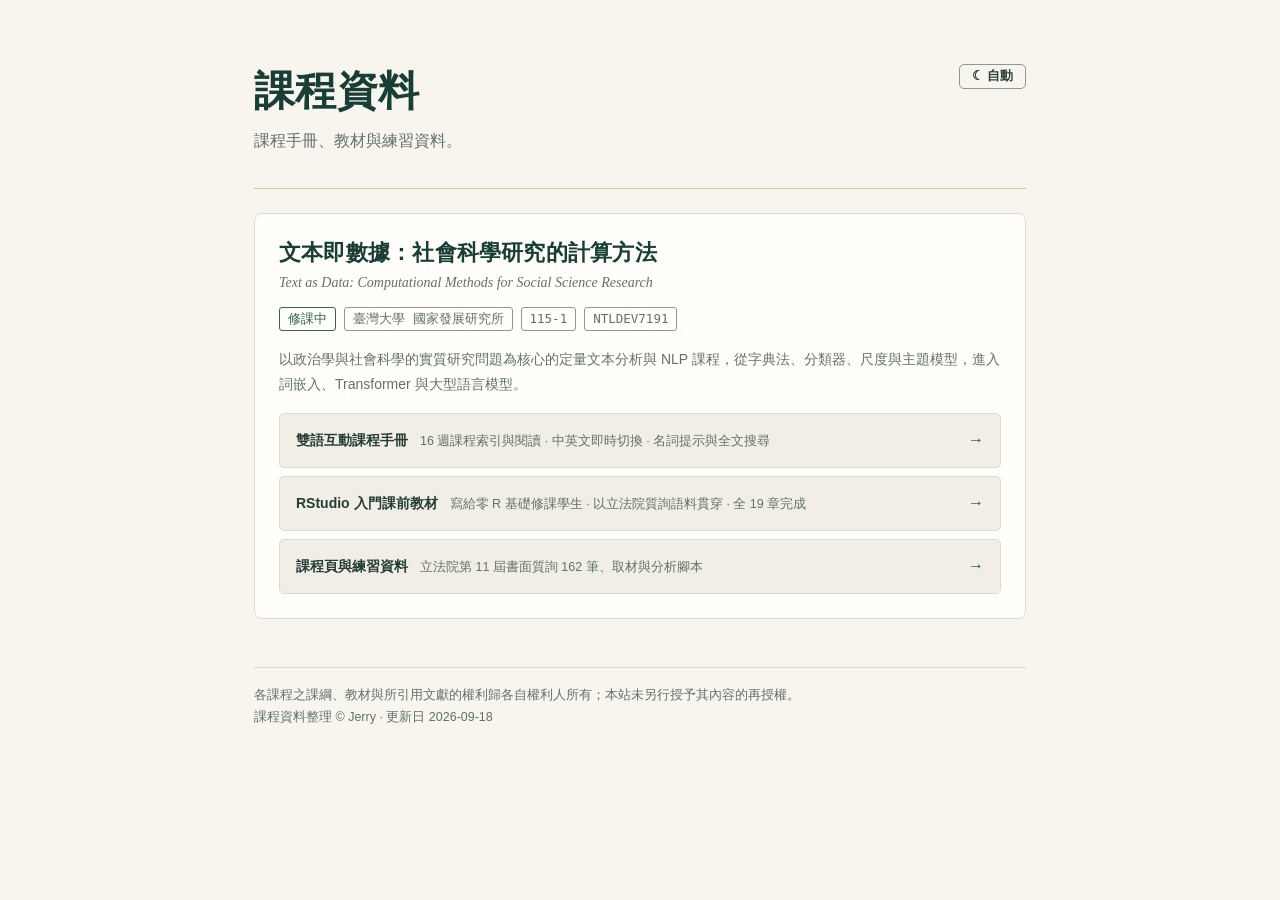
==== commit 82d4ae8a: "教材完成：新增第 15–19 章與附錄 A–C，版本 v1.0 - ch15 Quarto → LaTeX/Overleaf 交接（含實跑的 booktabs 表與巨集檔） - ch16 GitHub" ====
--- a/index.html
+++ b/index.html
@@ -71,7 +71,7 @@
       </a>
       <a href="text-as-data/rstudio-intro.html">
         <span class="n">RStudio 入門課前教材</span>
-        <span class="d">寫給零 R 基礎修課學生 · 以立法院質詢語料貫穿 · 撰寫中</span>
+        <span class="d">寫給零 R 基礎修課學生 · 以立法院質詢語料貫穿 · 全 19 章完成</span>
         <span class="go">→</span>
       </a>
       <a href="text-as-data/">
--- a/design/tokens.css
+++ b/design/tokens.css
@@ -1,5 +1,5 @@
 /* ============================================================
-   紙與墨 — class 設計系統代幣 v1
+   紙與墨 — class 設計系統代幣 v1.2
    由 design/tokens.json 產生，勿手改任何色碼。
    單檔頁面（教材、手冊）內嵌此檔副本；站台頁以 <link> 引用。
    ============================================================ */
@@ -19,9 +19,11 @@
   --gold:#b19b62;          /* 金：僅裝飾，不承載資訊 */
   --gold-ink:#7d6430;      /* 金：可承載資訊的深色版 */
   --warn:#81562c;
+  --danger:#8c3a2e;
   --ok:#2f6b45;
   --code-bg:#f1efe5;
   --selection:#e8e2cd;
+  --shadow-panel:0 8px 32px #183e3530;  /* 僅限浮動面板 */
 
   /* ── 字體 ──────────────────────────────────── */
   --font-serif:"Songti TC","Noto Serif TC",Georgia,"Times New Roman",serif;
@@ -68,9 +70,11 @@
   --gold:#b19b62;
   --gold-ink:#c9ad72;
   --warn:#d9a66a;
+  --danger:#e0907f;
   --ok:#79c08d;
   --code-bg:#131816;
   --selection:#2e3a31;
+  --shadow-panel:0 8px 32px #00000066;
 
   color-scheme:dark;
 }
@@ -83,8 +87,9 @@
     --line:#2f3a35; --line-strong:#5d6b64;
     --accent:#7fc3a8; --accent-weak:#1f2b27;
     --gold:#b19b62; --gold-ink:#c9ad72;
-    --warn:#d9a66a; --ok:#79c08d;
+    --warn:#d9a66a; --danger:#e0907f; --ok:#79c08d;
     --code-bg:#131816; --selection:#2e3a31;
+    --shadow-panel:0 8px 32px #00000066;
     color-scheme:dark;
   }
 }
@@ -157,6 +162,7 @@
   padding:var(--sp-3) var(--sp-4);margin:var(--sp-4) 0;}
 .c-note--warn{border-left-color:var(--warn);}
 .c-note--gold{border-left-color:var(--gold);}
+.c-note--danger{border-left-color:var(--danger);}
 .c-note__t{font-weight:700;font-size:var(--fs-sm);color:var(--heading);margin-bottom:2px;}
 .c-note p{margin:4px 0;font-size:var(--fs-sm);color:var(--muted);}
 
